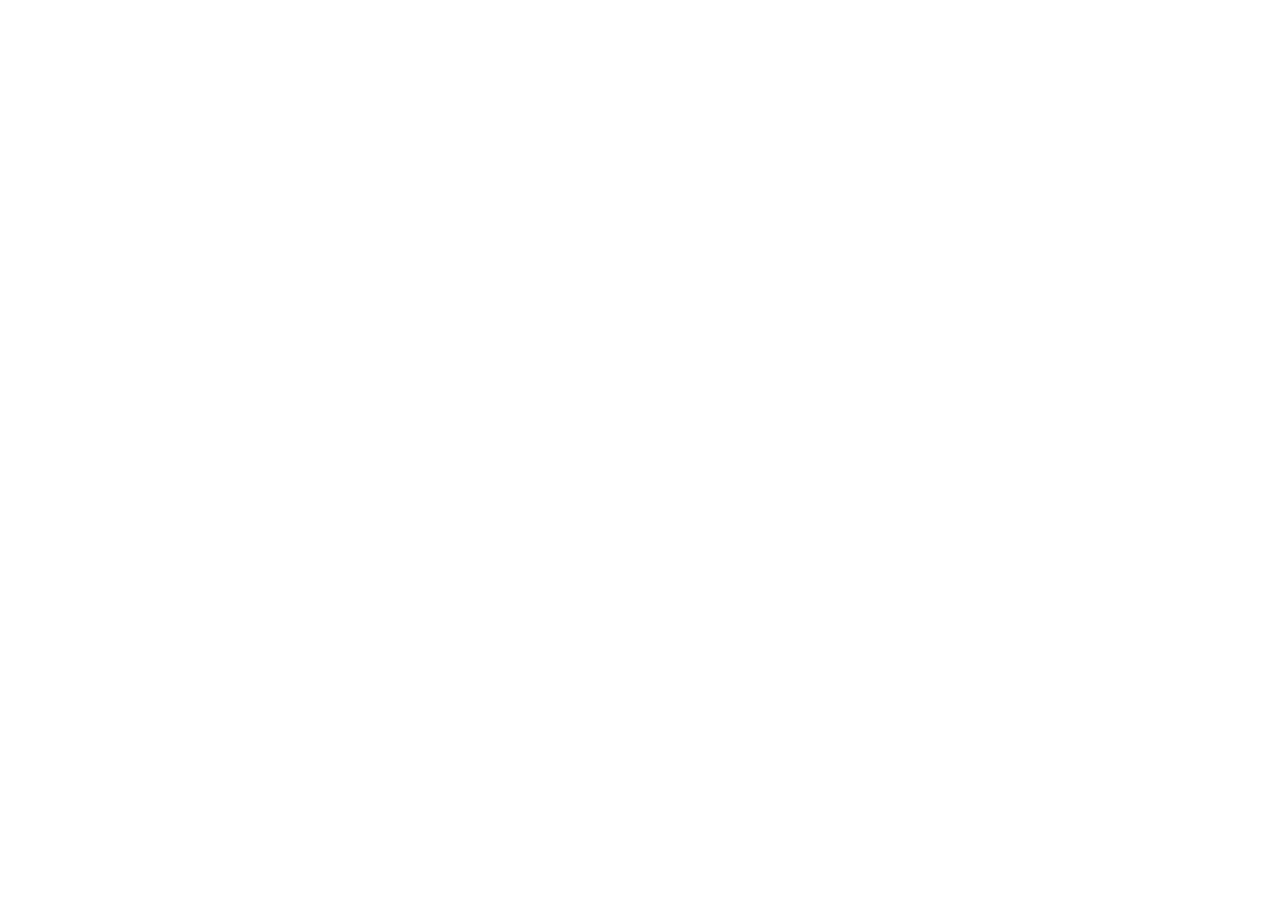
==== relst/client/frontend/html/index.html @ 5f150330 "Created index page" ====
<!DOCTYPE html>
<html lang="en">
<head>
	<meta charset="UTF-8">
	<meta http-equiv="X-UA-Compatible" content="IE=edge">
	<meta name="viewport" content="width=device-width, initial-scale=1.0">
	<title>Relst</title>
</head>
<body>
	
</body>
</html>
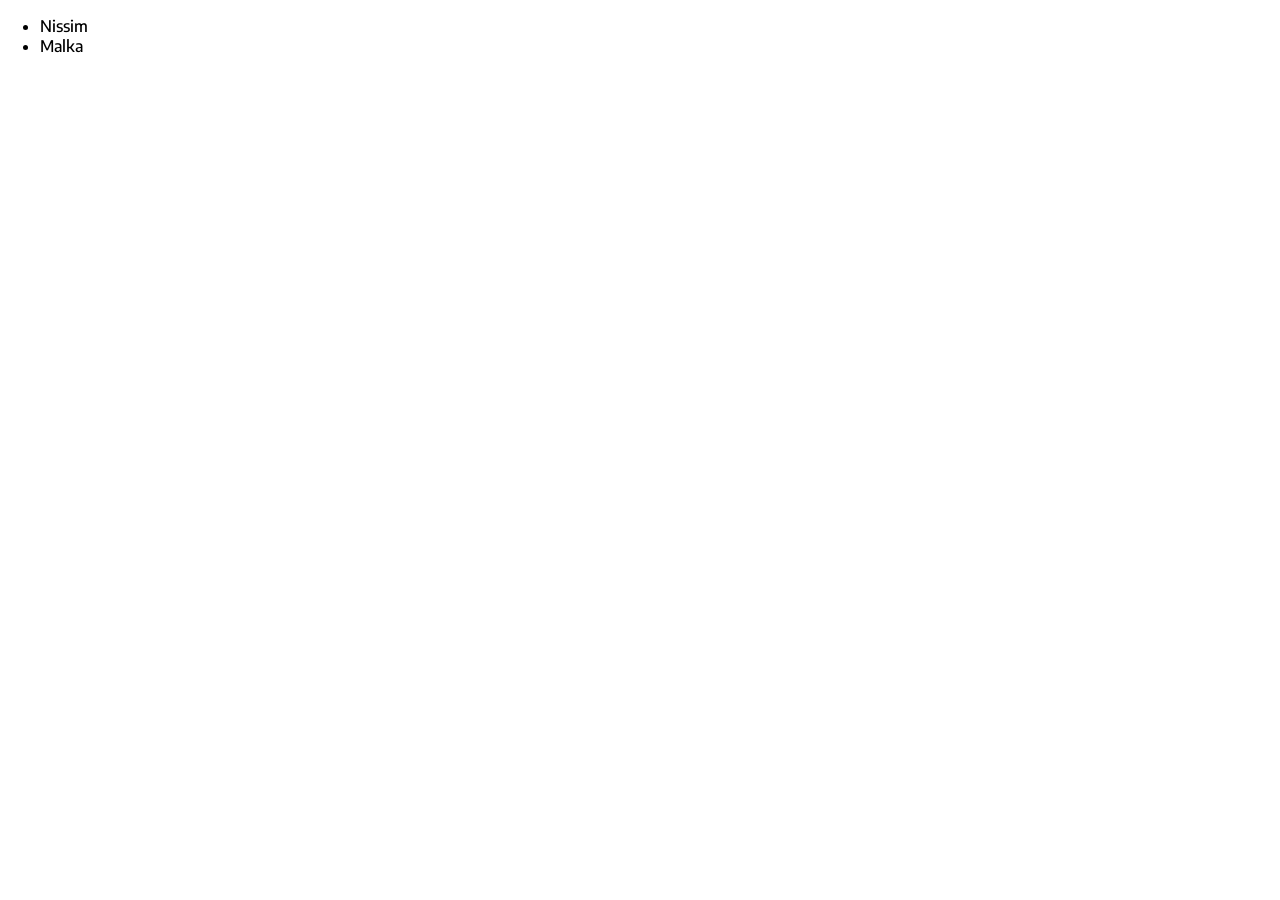
==== commit 00b02f92: "Linked favicon image" ====
--- a/relst/client/frontend/html/index.html
+++ b/relst/client/frontend/html/index.html
@@ -5,8 +5,12 @@
 	<meta http-equiv="X-UA-Compatible" content="IE=edge">
 	<meta name="viewport" content="width=device-width, initial-scale=1.0">
 	<title>Relst</title>
+	<link rel="icon" type="image/x-icon" href="../images/favicon.ico">
+	<link rel="stylesheet" href="../css/index.css">
+	<script src="../js/index.js" type="text/javascript" defer></script>
 </head>
 <body>
-	
+	<div class="wrapper">
+	</div>
 </body>
 </html>
--- a/relst/client/frontend/css/index.css
+++ b/relst/client/frontend/css/index.css
@@ -0,0 +1,19 @@
+@import url('https://fonts.googleapis.com/css2?family=Encode+Sans&display=swap');
+
+:root {
+	--font-body: 'Encode Sans', sans-serif;
+}
+
+* {
+	box-sizing: border-box;
+}
+
+body {
+	margin: 0;
+	padding: 0;
+}
+
+.wrapper {
+	font-family: var(--font-body);
+	font-weight: 500;
+}
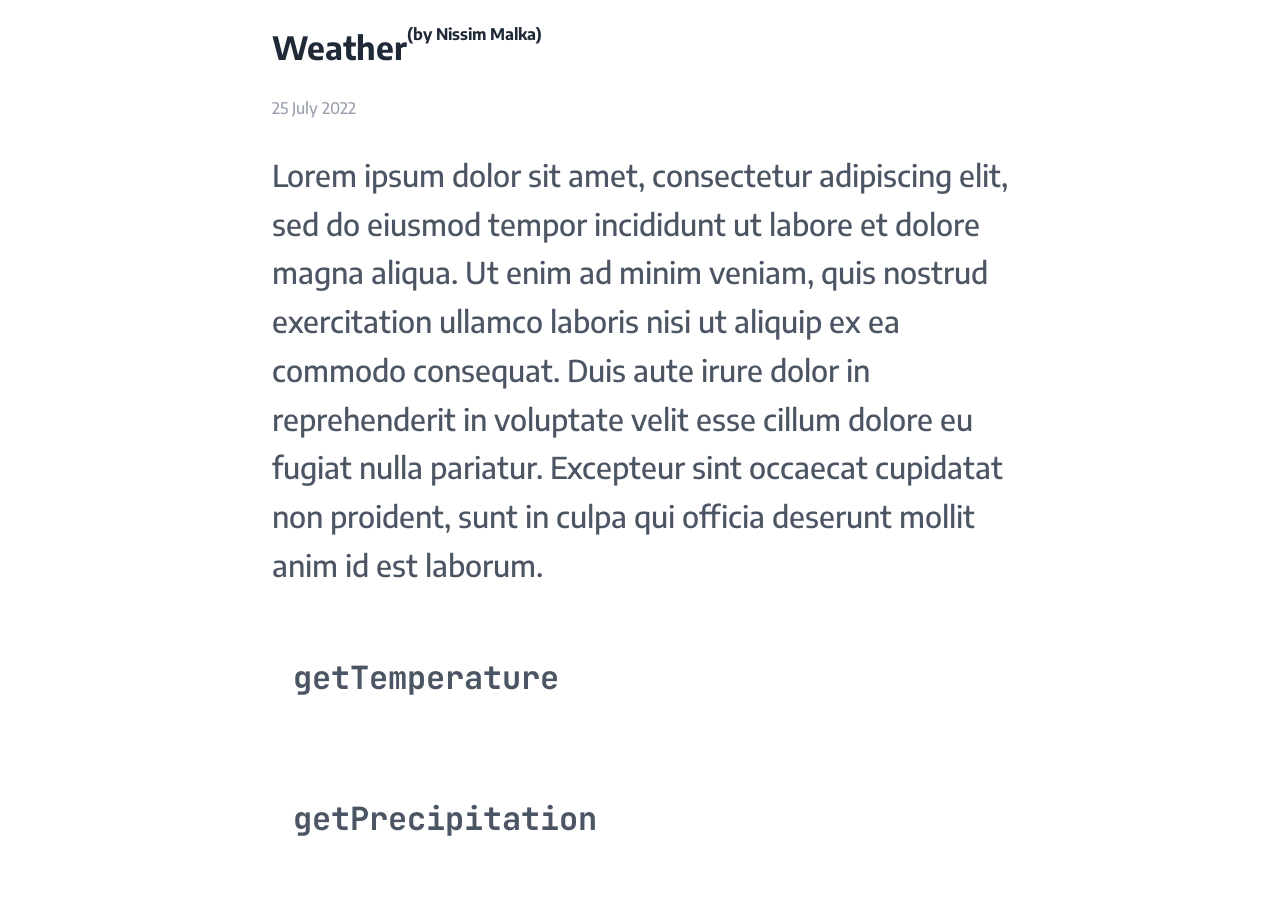
==== commit 3e4d22e4: "Fixed the spacing in the code" ====
--- a/relst/client/frontend/html/index.html
+++ b/relst/client/frontend/html/index.html
@@ -4,13 +4,14 @@
 	<meta charset="UTF-8">
 	<meta http-equiv="X-UA-Compatible" content="IE=edge">
 	<meta name="viewport" content="width=device-width, initial-scale=1.0">
+
 	<title>Relst</title>
+	
 	<link rel="icon" type="image/x-icon" href="../images/favicon.ico">
 	<link rel="stylesheet" href="../css/index.css">
 	<script src="../js/index.js" type="text/javascript" defer></script>
 </head>
 <body>
-	<div class="wrapper">
-	</div>
+	<div class="wrapper"></div>
 </body>
 </html>
--- a/relst/client/frontend/css/index.css
+++ b/relst/client/frontend/css/index.css
@@ -1,7 +1,14 @@
 @import url('https://fonts.googleapis.com/css2?family=Encode+Sans&display=swap');
+@import url('https://fonts.googleapis.com/css2?family=JetBrains+Mono&display=swap');
 
 :root {
 	--font-body: 'Encode Sans', sans-serif;
+	--font-code: 'JetBrains Mono', monospace;
+	--theme-text: #1f2937;
+	--theme-text-light: #4b5563;
+	--theme-text-lighter: #9ca3af;
+	--theme-blue: #00aaff;
+	--theme-blue-light: #D5FFFF;
 }
 
 * {
@@ -11,9 +18,81 @@
 body {
 	margin: 0;
 	padding: 0;
+	text-align: center;
 }
 
 .wrapper {
+	margin: 0 auto;
+	padding-right: 32px;
+	padding-left: 32px;
+	text-align: left;
 	font-family: var(--font-body);
 	font-weight: 500;
+	line-height: 1.625;
+	max-width: 800px;
+}
+
+.class-title {
+	display: flex;
+	flex-direction: row;
+	row-gap: 20px;
+	color: var(--theme-text);
+}
+
+.class-author {
+	font-size: 16px;
+}
+
+.class-date {
+	font-size: 16px;
+	color: var(--theme-text-lighter);
+}
+
+.class-info {
+	color: var(--theme-text-light);
+	font-size: 30px;
+}
+
+.functions-list {
+	color: var(--theme-text-light);
+	list-style-type: none;
+	margin-left: 0;
+	padding-left: 0;
+}
+
+.function-item {
+	display: flex;
+	flex-direction: row;
+	align-items: center;
+	gap: 5px;
+}
+
+.function-item > .function-anchor {
+	visibility: hidden;
+	opacity: 0;
+  	transition: visibility 0s, opacity 0.5s linear;
+}
+
+.function-item:hover > .function-anchor {
+	visibility: visible;
+  	opacity: 1;
+}
+
+.function-item:not(:last-child) {
+	margin-bottom: 25px;
+}
+
+.function-name {
+	font-family: var(--font-code);
+	font-size: 32px;
+}
+
+::-moz-selection {
+	color: var(--theme-blue);
+	background: var(--theme-blue-light);
+}
+
+::selection {
+	color: var(--theme-blue);
+	background: var(--theme-blue-light);
 }
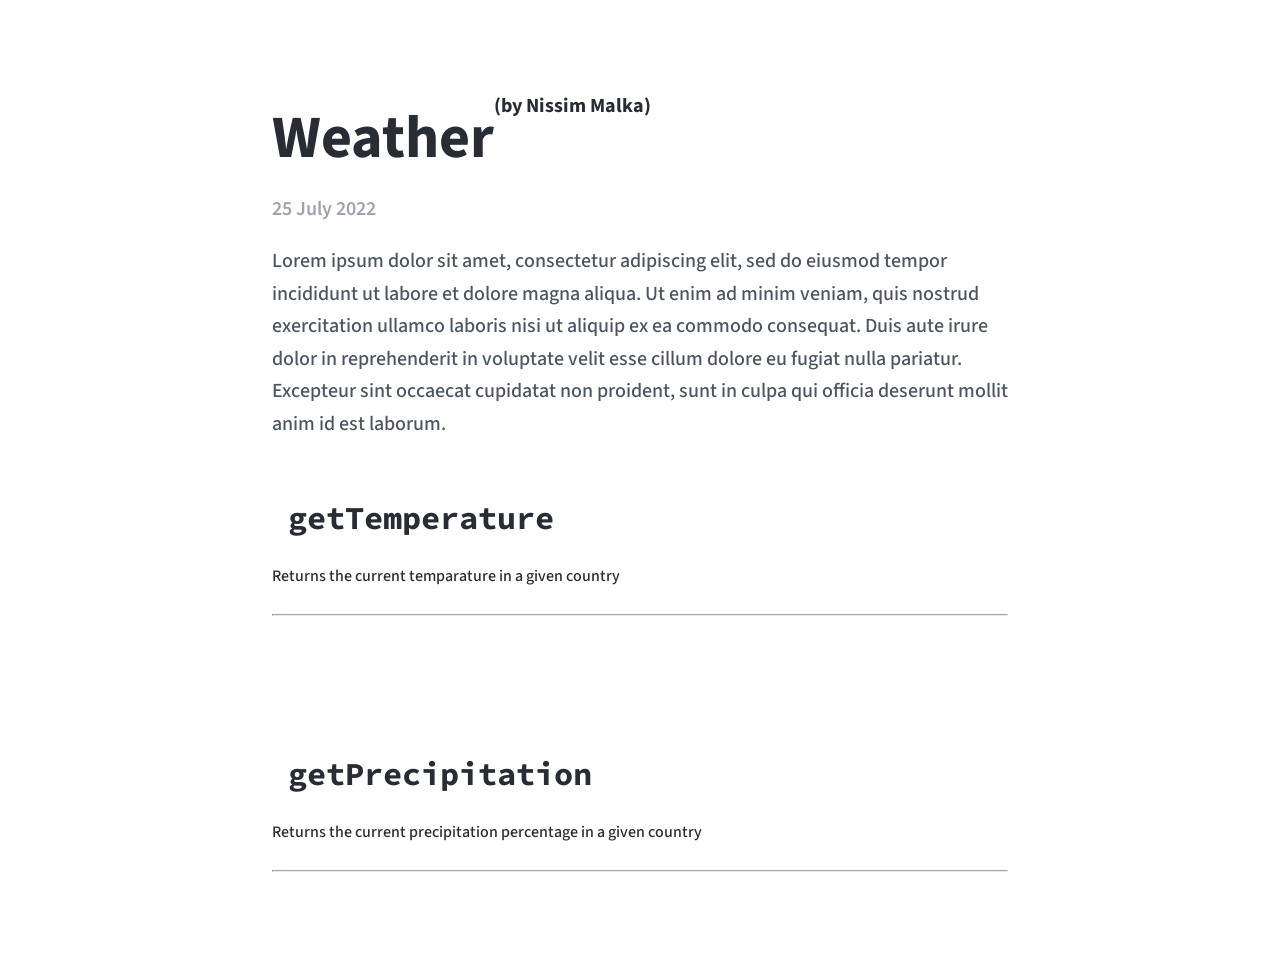
==== commit dfa81d41: "refactor client index page" ====
--- a/relst/client/frontend/html/index.html
+++ b/relst/client/frontend/html/index.html
@@ -1,17 +1,17 @@
 <!DOCTYPE html>
 <html lang="en">
-<head>
-	<meta charset="UTF-8">
-	<meta http-equiv="X-UA-Compatible" content="IE=edge">
-	<meta name="viewport" content="width=device-width, initial-scale=1.0">
+	<head>
+		<title>Relst</title>
 
-	<title>Relst</title>
-	
-	<link rel="icon" type="image/x-icon" href="../images/favicon.ico">
-	<link rel="stylesheet" href="../css/index.css">
-	<script src="../js/index.js" type="text/javascript" defer></script>
-</head>
-<body>
-	<div class="wrapper"></div>
-</body>
-</html>+		<meta charset="UTF-8">
+		<meta http-equiv="X-UA-Compatible" content="IE=edge">
+		<meta name="viewport" content="width=device-width, initial-scale=1.0">
+
+		<link rel="stylesheet" href="../css/index.css">
+		<link rel="icon" type="image/x-icon" href="../images/favicon.ico">
+		<script src="../js/index.js" type="text/javascript" defer></script>
+	</head>
+	<body>
+		<div class="wrapper"></div>
+	</body>
+</html>
--- a/relst/client/frontend/css/index.css
+++ b/relst/client/frontend/css/index.css
@@ -1,10 +1,10 @@
-@import url('https://fonts.googleapis.com/css2?family=Encode+Sans&display=swap');
-@import url('https://fonts.googleapis.com/css2?family=JetBrains+Mono&display=swap');
+@import url('https://fonts.googleapis.com/css2?family=Source+Sans+Pro&display=swap');
+@import url('https://fonts.googleapis.com/css2?family=Source+Code+Pro&display=swap');
 
 :root {
-	--font-body: 'Encode Sans', sans-serif;
-	--font-code: 'JetBrains Mono', monospace;
-	--theme-text: #1f2937;
+	--font-body: 'Source Sans Pro', sans-serif;
+	--font-code: 'Source Code Pro', monospace;
+	--theme-text: #282C34;
 	--theme-text-light: #4b5563;
 	--theme-text-lighter: #9ca3af;
 	--theme-blue: #00aaff;
@@ -18,14 +18,12 @@
 body {
 	margin: 0;
 	padding: 0;
-	text-align: center;
 }
 
 .wrapper {
 	margin: 0 auto;
 	padding-right: 32px;
 	padding-left: 32px;
-	text-align: left;
 	font-family: var(--font-body);
 	font-weight: 500;
 	line-height: 1.625;
@@ -37,43 +35,47 @@
 	flex-direction: row;
 	row-gap: 20px;
 	color: var(--theme-text);
+	font-size: 60px;
+	margin-top: 10vh;
 }
 
 .class-author {
-	font-size: 16px;
+	font-size: 20px;
 }
 
 .class-date {
-	font-size: 16px;
+	margin-top: -35px;
+	font-size: 20px;
+	font-weight: 600;
 	color: var(--theme-text-lighter);
 }
 
 .class-info {
 	color: var(--theme-text-light);
-	font-size: 30px;
+	font-size: 20px;
 }
 
 .functions-list {
-	color: var(--theme-text-light);
+	color: var(--theme-text);
 	list-style-type: none;
 	margin-left: 0;
 	padding-left: 0;
 }
 
-.function-item {
+.function-headline {
 	display: flex;
 	flex-direction: row;
 	align-items: center;
-	gap: 5px;
+	margin-bottom: -30px;
 }
 
-.function-item > .function-anchor {
+.function-headline > .function-anchor {
 	visibility: hidden;
 	opacity: 0;
   	transition: visibility 0s, opacity 0.5s linear;
 }
 
-.function-item:hover > .function-anchor {
+.function-headline:hover > .function-anchor {
 	visibility: visible;
   	opacity: 1;
 }
@@ -87,6 +89,32 @@
 	font-size: 32px;
 }
 
+.function-link {
+	color: var(--theme-text);
+	text-decoration: none;
+}
+
+.underline {
+	display: inline-block;
+}
+
+.underline::after {
+	content: '';
+	width: 0px;
+	height: 1px;
+	display: block;
+	background: var(--theme-blue);
+	transition: 400ms;
+}
+
+.underline:hover::after {
+	width: 100%;
+}
+
+.function-brief {
+	flex-direction: column;
+}
+
 ::-moz-selection {
 	color: var(--theme-blue);
 	background: var(--theme-blue-light);
@@ -95,4 +123,19 @@
 ::selection {
 	color: var(--theme-blue);
 	background: var(--theme-blue-light);
+}
+
+.line-separator {
+	border-top: 1px solid var(--theme-text-lighter);
+	margin-bottom: 100px;
+}
+
+@media (max-width: 768px) {
+	.class-title {
+		font-size: 40px;
+	}
+
+	.class-date {
+		font-size: 16px;
+	}
 }
